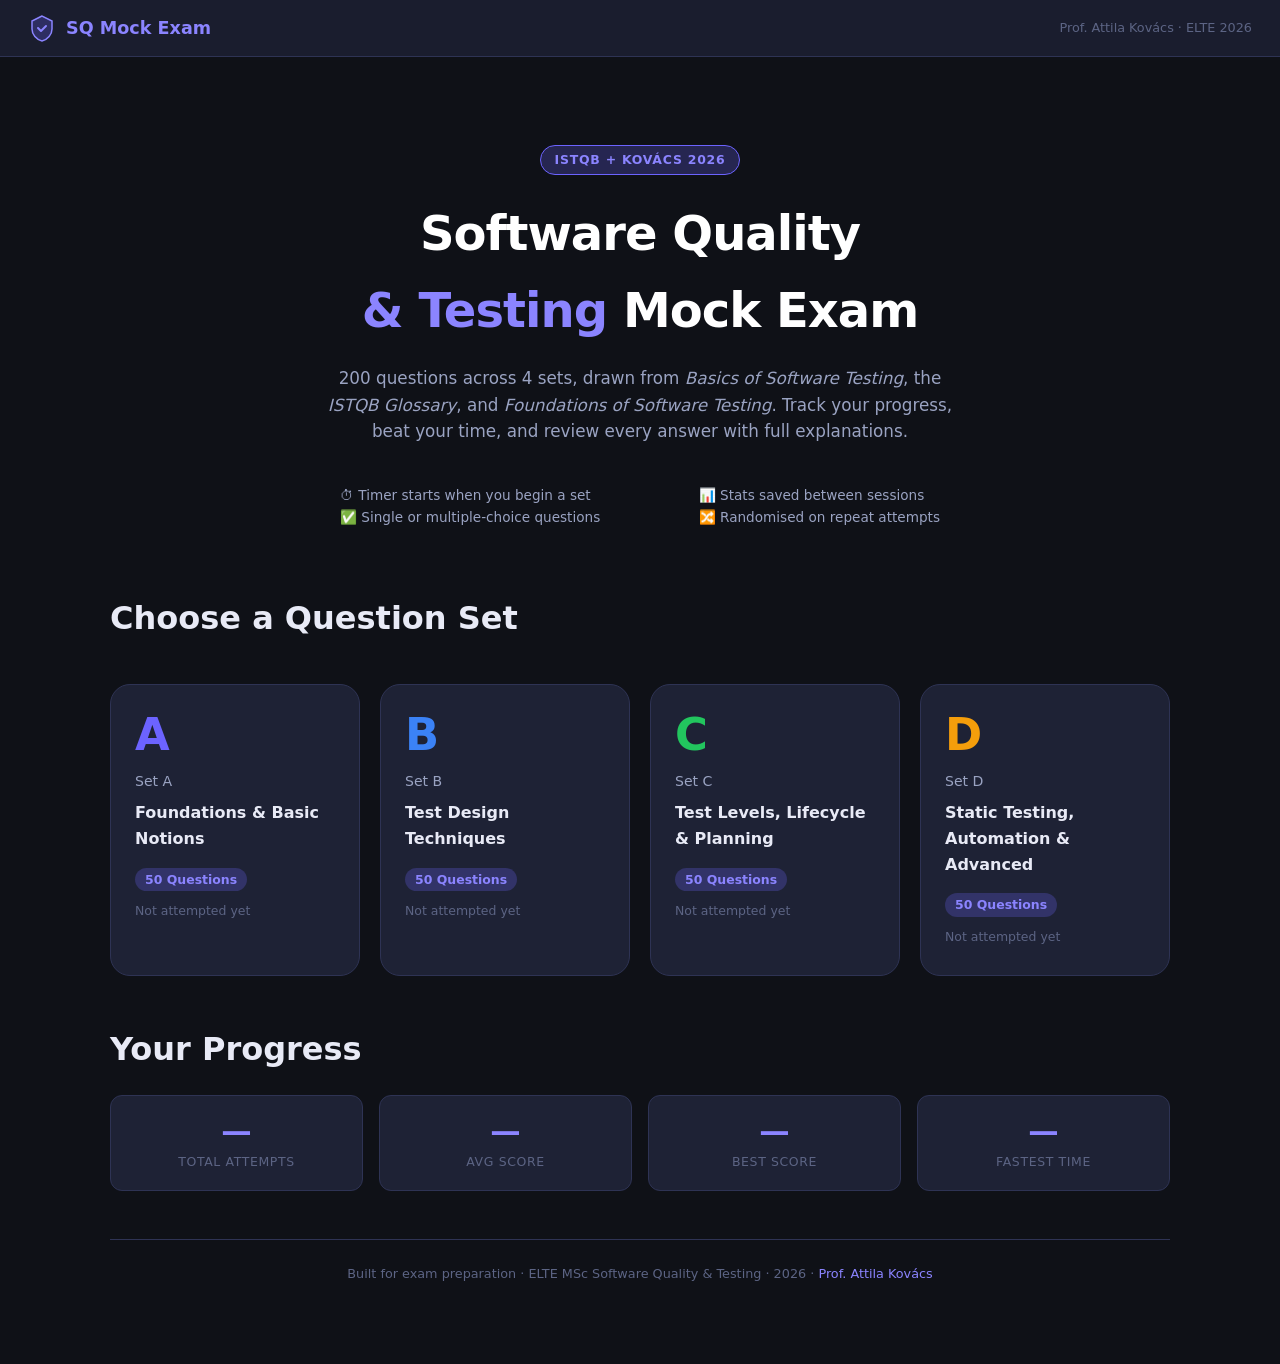
==== index.html @ c1efb190 "Initial commit: SQ Mock Exam — 200 questions, 4 sets, timer, stats, charts" ====
<!DOCTYPE html>
<html lang="en">
<head>
  <meta charset="UTF-8"/>
  <meta name="viewport" content="width=device-width,initial-scale=1.0"/>
  <title>SQ Mock Exam — Software Quality &amp; Testing</title>
  <link rel="stylesheet" href="css/styles.css"/>
</head>
<body>

<!-- ── Top Bar ─────────────────────────────────────────────────── -->
<nav class="topbar">
  <div class="topbar-logo">
    <!-- SVG shield icon -->
    <svg width="28" height="28" viewBox="0 0 28 28" fill="none" xmlns="http://www.w3.org/2000/svg">
      <path d="M14 2L4 7v8c0 5.5 4.3 10.7 10 12 5.7-1.3 10-6.5 10-12V7L14 2z" fill="#6c63ff" opacity=".25"/>
      <path d="M14 2L4 7v8c0 5.5 4.3 10.7 10 12 5.7-1.3 10-6.5 10-12V7L14 2z" stroke="#8b84ff" stroke-width="1.5" fill="none"/>
      <path d="M10 14l3 3 5-5" stroke="#8b84ff" stroke-width="2" stroke-linecap="round" stroke-linejoin="round"/>
    </svg>
    SQ Mock Exam
  </div>
  <div class="topbar-right">
    <span style="font-size:.8rem;color:var(--text-muted)">Prof. Attila Kovács · ELTE 2026</span>
  </div>
</nav>

<!-- ── Hero ────────────────────────────────────────────────────── -->
<div class="page">
  <section class="hero">
    <div class="hero-badge">ISTQB + Kovács 2026</div>
    <h1 class="hero-title">
      Software Quality<br/>
      <span>&amp; Testing</span> Mock Exam
    </h1>
    <p class="hero-sub">
      200 questions across 4 sets, drawn from <em>Basics of Software Testing</em>,
      the <em>ISTQB Glossary</em>, and <em>Foundations of Software Testing</em>.
      Track your progress, beat your time, and review every answer with full explanations.
    </p>
    <div class="flex items-center justify-between wrap gap-12 mt-24 mb-16" style="max-width:600px;margin-left:auto;margin-right:auto;">
      <div style="text-align:left">
        <div style="font-size:.85rem;color:var(--text-secondary)">⏱ Timer starts when you begin a set</div>
        <div style="font-size:.85rem;color:var(--text-secondary)">✅ Single or multiple-choice questions</div>
      </div>
      <div style="text-align:left">
        <div style="font-size:.85rem;color:var(--text-secondary)">📊 Stats saved between sessions</div>
        <div style="font-size:.85rem;color:var(--text-secondary)">🔀 Randomised on repeat attempts</div>
      </div>
    </div>
  </section>

  <!-- ── Set Selector ─────────────────────────────────────────── -->
  <h2 class="mb-16">Choose a Question Set</h2>
  <div class="set-grid" id="set-grid">
    <!-- Populated by JS -->
  </div>

  <!-- ── Overall Stats ─────────────────────────────────────────── -->
  <section class="stats-section">
    <h2>Your Progress</h2>
    <div class="stats-grid" id="stats-grid">
      <!-- Populated by JS -->
    </div>
    <div class="chart-wrapper" id="chart-section" style="display:none">
      <div class="chart-title">Score History (Last 10 attempts per set)</div>
      <svg id="progress-chart" viewBox="0 0 800 200" preserveAspectRatio="none">
        <!-- Rendered by JS -->
      </svg>
      <div id="chart-legend" style="display:flex;gap:20px;flex-wrap:wrap;margin-top:12px;font-size:.8rem;color:var(--text-secondary)"></div>
    </div>
  </section>

  <!-- ── Footer ───────────────────────────────────────────────── -->
  <footer style="text-align:center;color:var(--text-muted);font-size:.8rem;margin-top:48px;padding-top:24px;border-top:1px solid var(--border)">
    Built for exam preparation · ELTE MSc Software Quality &amp; Testing · 2026 ·
    <a href="https://attila967.web.elte.hu/index.html" target="_blank" rel="noopener">Prof. Attila Kovács</a>
  </footer>
</div>

<script src="js/questions.js"></script>
<script src="js/app.js"></script>
<script>
  // Initialise the landing page
  IndexPage.init();
</script>
</body>
</html>
---- css/styles.css ----
/* ================================================================
   SQ Mock Exam — styles.css
   Modern dark-accent design, fully self-contained (no CDN fonts needed)
================================================================ */

:root {
  --bg-primary:    #0f1117;
  --bg-secondary:  #1a1d2e;
  --bg-card:       #1e2235;
  --bg-card-hover: #252840;
  --accent:        #6c63ff;
  --accent-light:  #8b84ff;
  --accent-glow:   rgba(108,99,255,.25);
  --success:       #22c55e;
  --danger:        #ef4444;
  --warning:       #f59e0b;
  --info:          #3b82f6;
  --text-primary:  #e8eaf6;
  --text-secondary:#9aa3c2;
  --text-muted:    #5c6484;
  --border:        #2e3354;
  --radius-sm:     6px;
  --radius-md:     12px;
  --radius-lg:     20px;
  --shadow-card:   0 4px 24px rgba(0,0,0,.4);
  --shadow-glow:   0 0 30px rgba(108,99,255,.18);
  --font:          'Segoe UI', system-ui, -apple-system, sans-serif;
  --transition:    .25s ease;
}

/* ── Reset & Base ─────────────────────────────────────────────── */
*, *::before, *::after { box-sizing: border-box; margin: 0; padding: 0; }

html { font-size: 16px; scroll-behavior: smooth; }

body {
  font-family: var(--font);
  background: var(--bg-primary);
  color: var(--text-primary);
  min-height: 100vh;
  line-height: 1.6;
}

a { color: var(--accent-light); text-decoration: none; }
a:hover { text-decoration: underline; }

/* ── Scrollbar ────────────────────────────────────────────────── */
::-webkit-scrollbar { width: 6px; }
::-webkit-scrollbar-track { background: var(--bg-primary); }
::-webkit-scrollbar-thumb { background: var(--accent); border-radius: 3px; }

/* ── Typography ───────────────────────────────────────────────── */
h1 { font-size: clamp(1.8rem, 4vw, 3rem); font-weight: 800; letter-spacing: -.02em; }
h2 { font-size: clamp(1.3rem, 3vw, 2rem); font-weight: 700; }
h3 { font-size: 1.15rem; font-weight: 600; }

/* ── Layout Containers ────────────────────────────────────────── */
.page { max-width: 1100px; margin: 0 auto; padding: 24px 20px 80px; }

/* ── Topbar / Nav ─────────────────────────────────────────────── */
.topbar {
  display: flex;
  align-items: center;
  justify-content: space-between;
  padding: 14px 28px;
  background: var(--bg-secondary);
  border-bottom: 1px solid var(--border);
  position: sticky;
  top: 0;
  z-index: 100;
  gap: 16px;
}
.topbar-logo {
  display: flex;
  align-items: center;
  gap: 10px;
  font-weight: 800;
  font-size: 1.1rem;
  color: var(--accent-light);
}
.topbar-logo svg { flex-shrink: 0; }
.topbar-right { display: flex; align-items: center; gap: 12px; }

/* ── Timer ────────────────────────────────────────────────────── */
#timer-display {
  font-variant-numeric: tabular-nums;
  font-size: 1.4rem;
  font-weight: 700;
  color: var(--accent-light);
  background: var(--bg-card);
  border: 1px solid var(--border);
  border-radius: var(--radius-md);
  padding: 6px 18px;
  min-width: 110px;
  text-align: center;
  letter-spacing: .05em;
  transition: color var(--transition);
}
#timer-display.warning { color: var(--warning); }
#timer-display.danger  { color: var(--danger);  animation: pulse .8s ease infinite; }

@keyframes pulse { 0%,100%{opacity:1} 50%{opacity:.5} }

/* ── Buttons ──────────────────────────────────────────────────── */
.btn {
  display: inline-flex;
  align-items: center;
  gap: 8px;
  padding: 10px 22px;
  border-radius: var(--radius-md);
  border: none;
  font-size: .9rem;
  font-weight: 600;
  cursor: pointer;
  transition: transform var(--transition), box-shadow var(--transition), background var(--transition);
  white-space: nowrap;
}
.btn:hover { transform: translateY(-2px); }
.btn:active { transform: translateY(0); }

.btn-primary {
  background: var(--accent);
  color: #fff;
  box-shadow: 0 4px 15px rgba(108,99,255,.4);
}
.btn-primary:hover { background: var(--accent-light); box-shadow: 0 6px 20px rgba(108,99,255,.55); }

.btn-outline {
  background: transparent;
  color: var(--accent-light);
  border: 1px solid var(--accent);
}
.btn-outline:hover { background: var(--accent-glow); }

.btn-success { background: var(--success); color: #fff; }
.btn-danger  { background: var(--danger);  color: #fff; }
.btn-sm { padding: 6px 14px; font-size: .8rem; }

.btn-icon {
  background: transparent;
  border: none;
  cursor: pointer;
  color: var(--text-secondary);
  padding: 6px;
  border-radius: var(--radius-sm);
  transition: color var(--transition), background var(--transition);
}
.btn-icon:hover { color: var(--accent-light); background: var(--bg-card); }

/* ── Hero / Landing ───────────────────────────────────────────── */
.hero {
  text-align: center;
  padding: 64px 20px 48px;
}
.hero-badge {
  display: inline-block;
  background: var(--accent-glow);
  color: var(--accent-light);
  border: 1px solid var(--accent);
  border-radius: 999px;
  font-size: .78rem;
  font-weight: 700;
  letter-spacing: .06em;
  text-transform: uppercase;
  padding: 4px 14px;
  margin-bottom: 20px;
}
.hero-title { color: #fff; margin-bottom: 16px; }
.hero-title span { color: var(--accent-light); }
.hero-sub {
  color: var(--text-secondary);
  font-size: 1.05rem;
  max-width: 640px;
  margin: 0 auto 40px;
}

/* ── Set Selector Cards ───────────────────────────────────────── */
.set-grid {
  display: grid;
  grid-template-columns: repeat(auto-fit, minmax(220px, 1fr));
  gap: 20px;
  margin: 40px 0;
}
.set-card {
  background: var(--bg-card);
  border: 1px solid var(--border);
  border-radius: var(--radius-lg);
  padding: 28px 24px;
  cursor: pointer;
  transition: transform var(--transition), border-color var(--transition), box-shadow var(--transition);
  position: relative;
  overflow: hidden;
}
.set-card::before {
  content: '';
  position: absolute;
  inset: 0;
  background: linear-gradient(135deg, var(--accent-glow), transparent);
  opacity: 0;
  transition: opacity var(--transition);
}
.set-card:hover { transform: translateY(-4px); border-color: var(--accent); box-shadow: var(--shadow-glow); }
.set-card:hover::before { opacity: 1; }
.set-card-letter {
  font-size: 2.8rem;
  font-weight: 900;
  color: var(--accent-light);
  line-height: 1;
  margin-bottom: 12px;
}
.set-card-label { font-size: .88rem; color: var(--text-secondary); margin-bottom: 8px; }
.set-card-title { font-size: 1rem; font-weight: 600; color: var(--text-primary); margin-bottom: 14px; }
.set-card-count {
  font-size: .78rem;
  font-weight: 700;
  background: var(--accent-glow);
  color: var(--accent-light);
  border-radius: 999px;
  padding: 2px 10px;
  display: inline-block;
}
.set-card-best {
  font-size: .78rem;
  color: var(--text-muted);
  margin-top: 10px;
}
.set-card-best span { color: var(--success); font-weight: 700; }

/* ── Stats Section ────────────────────────────────────────────── */
.stats-section { margin: 48px 0 32px; }
.stats-section h2 { margin-bottom: 20px; }
.stats-grid {
  display: grid;
  grid-template-columns: repeat(auto-fit, minmax(160px, 1fr));
  gap: 16px;
  margin-bottom: 32px;
}
.stat-chip {
  background: var(--bg-card);
  border: 1px solid var(--border);
  border-radius: var(--radius-md);
  padding: 18px;
  text-align: center;
}
.stat-chip-value {
  font-size: 1.9rem;
  font-weight: 800;
  color: var(--accent-light);
  line-height: 1.1;
}
.stat-chip-label { font-size: .78rem; color: var(--text-muted); margin-top: 4px; text-transform: uppercase; letter-spacing: .05em; }

/* ── Chart Container ──────────────────────────────────────────── */
.chart-wrapper {
  background: var(--bg-card);
  border: 1px solid var(--border);
  border-radius: var(--radius-lg);
  padding: 24px;
  overflow-x: auto;
}
.chart-title { font-size: .9rem; color: var(--text-secondary); margin-bottom: 16px; text-transform: uppercase; letter-spacing: .06em; }
#progress-chart { width: 100%; min-height: 200px; }

/* ── Exam Page ────────────────────────────────────────────────── */
.exam-header {
  display: flex;
  align-items: center;
  justify-content: space-between;
  gap: 12px;
  margin-bottom: 24px;
  flex-wrap: wrap;
}
.exam-meta { font-size: .85rem; color: var(--text-secondary); }
.exam-meta strong { color: var(--accent-light); }

/* Progress bar */
.progress-bar-outer {
  width: 100%;
  height: 6px;
  background: var(--border);
  border-radius: 999px;
  margin-bottom: 28px;
  overflow: hidden;
}
.progress-bar-inner {
  height: 100%;
  background: linear-gradient(90deg, var(--accent), var(--accent-light));
  border-radius: 999px;
  transition: width .4s ease;
}

/* ── Question Card ────────────────────────────────────────────── */
.question-card {
  background: var(--bg-card);
  border: 1px solid var(--border);
  border-radius: var(--radius-lg);
  padding: 32px;
  box-shadow: var(--shadow-card);
  animation: fadeSlide .35s ease;
}

@keyframes fadeSlide {
  from { opacity: 0; transform: translateY(12px); }
  to   { opacity: 1; transform: translateY(0); }
}

.question-header {
  display: flex;
  align-items: flex-start;
  gap: 14px;
  margin-bottom: 24px;
}
.question-number {
  font-size: .75rem;
  font-weight: 700;
  color: var(--accent-light);
  background: var(--accent-glow);
  border: 1px solid var(--accent);
  border-radius: var(--radius-sm);
  padding: 3px 10px;
  white-space: nowrap;
  flex-shrink: 0;
}
.question-type-badge {
  font-size: .7rem;
  font-weight: 700;
  text-transform: uppercase;
  letter-spacing: .05em;
  padding: 3px 8px;
  border-radius: var(--radius-sm);
  flex-shrink: 0;
}
.badge-single { background: rgba(59,130,246,.2); color: var(--info); border: 1px solid var(--info); }
.badge-multi  { background: rgba(245,158,11,.2); color: var(--warning); border: 1px solid var(--warning); }

.question-text {
  font-size: 1.08rem;
  font-weight: 600;
  color: #fff;
  line-height: 1.65;
}

/* ── Options ──────────────────────────────────────────────────── */
.options-list { list-style: none; display: flex; flex-direction: column; gap: 12px; }

.option-item {
  display: flex;
  align-items: flex-start;
  gap: 14px;
  background: var(--bg-secondary);
  border: 1.5px solid var(--border);
  border-radius: var(--radius-md);
  padding: 14px 18px;
  cursor: pointer;
  transition: border-color var(--transition), background var(--transition), transform var(--transition);
  user-select: none;
}
.option-item:hover:not(.disabled) {
  border-color: var(--accent);
  background: var(--bg-card-hover);
  transform: translateX(4px);
}
.option-item.selected:not(.correct):not(.incorrect) {
  border-color: var(--accent);
  background: rgba(108,99,255,.12);
}
.option-item.correct  { border-color: var(--success); background: rgba(34,197,94,.1); }
.option-item.incorrect{ border-color: var(--danger);  background: rgba(239,68,68,.1);  }
.option-item.missed   { border-color: var(--success); background: rgba(34,197,94,.06); border-style: dashed; }
.option-item.disabled { cursor: default; }

.option-indicator {
  width: 22px;
  height: 22px;
  border-radius: 50%;
  border: 2px solid var(--text-muted);
  flex-shrink: 0;
  margin-top: 1px;
  display: flex;
  align-items: center;
  justify-content: center;
  transition: border-color var(--transition), background var(--transition);
  font-size: .7rem;
  font-weight: 800;
}
.option-item.selected:not(.correct):not(.incorrect) .option-indicator {
  border-color: var(--accent);
  background: var(--accent);
  color: #fff;
}
.option-item[data-type="multi"] .option-indicator { border-radius: 4px; }

.option-item.correct  .option-indicator { border-color: var(--success); background: var(--success); color: #fff; }
.option-item.incorrect .option-indicator { border-color: var(--danger);  background: var(--danger);  color: #fff; }
.option-item.missed    .option-indicator { border-color: var(--success); color: var(--success); }

.option-text { font-size: .95rem; color: var(--text-primary); line-height: 1.55; }

/* ── Explanation Box ──────────────────────────────────────────── */
.explanation-box {
  margin-top: 20px;
  background: rgba(108,99,255,.08);
  border: 1px solid var(--accent);
  border-radius: var(--radius-md);
  padding: 16px 20px;
  font-size: .9rem;
  color: var(--text-secondary);
  display: none;
  animation: fadeSlide .3s ease;
}
.explanation-box.visible { display: block; }
.explanation-box strong { color: var(--accent-light); }

/* ── Exam Navigation ──────────────────────────────────────────── */
.exam-nav {
  display: flex;
  align-items: center;
  justify-content: space-between;
  margin-top: 28px;
  gap: 12px;
  flex-wrap: wrap;
}
.exam-nav-center { display: flex; gap: 10px; align-items: center; flex-wrap: wrap; }

/* Question grid navigator */
.q-grid {
  display: flex;
  flex-wrap: wrap;
  gap: 6px;
  margin-bottom: 24px;
}
.q-dot {
  width: 28px;
  height: 28px;
  border-radius: var(--radius-sm);
  background: var(--bg-card);
  border: 1px solid var(--border);
  cursor: pointer;
  font-size: .7rem;
  font-weight: 700;
  color: var(--text-muted);
  display: flex;
  align-items: center;
  justify-content: center;
  transition: background var(--transition), border-color var(--transition), color var(--transition);
}
.q-dot:hover { border-color: var(--accent); color: var(--accent-light); }
.q-dot.answered { background: var(--accent-glow); border-color: var(--accent); color: var(--accent-light); }
.q-dot.current  { background: var(--accent); border-color: var(--accent); color: #fff; }
.q-dot.correct  { background: rgba(34,197,94,.2); border-color: var(--success); color: var(--success); }
.q-dot.incorrect{ background: rgba(239,68,68,.2);  border-color: var(--danger);  color: var(--danger);  }

/* ── Results Page ─────────────────────────────────────────────── */
.results-hero {
  text-align: center;
  padding: 48px 20px 32px;
}
.score-ring-wrapper { display: flex; justify-content: center; margin: 28px 0; }
.score-ring { position: relative; width: 160px; height: 160px; }
.score-ring svg { transform: rotate(-90deg); }
.score-ring-text {
  position: absolute;
  inset: 0;
  display: flex;
  flex-direction: column;
  align-items: center;
  justify-content: center;
  font-size: 2.2rem;
  font-weight: 900;
  color: #fff;
}
.score-ring-text small { font-size: .75rem; font-weight: 400; color: var(--text-secondary); }

.result-stats-grid {
  display: grid;
  grid-template-columns: repeat(auto-fit, minmax(130px, 1fr));
  gap: 14px;
  margin: 28px 0;
}
.result-stat {
  background: var(--bg-card);
  border: 1px solid var(--border);
  border-radius: var(--radius-md);
  padding: 16px;
  text-align: center;
}
.result-stat-value { font-size: 1.7rem; font-weight: 800; }
.result-stat-label { font-size: .75rem; color: var(--text-muted); text-transform: uppercase; letter-spacing: .05em; margin-top: 4px; }
.result-stat.good  .result-stat-value { color: var(--success); }
.result-stat.bad   .result-stat-value { color: var(--danger);  }
.result-stat.info  .result-stat-value { color: var(--info);    }
.result-stat.warn  .result-stat-value { color: var(--warning); }

/* Review answers */
.review-section { margin-top: 40px; }
.review-section h2 { margin-bottom: 20px; }
.review-toggle-btn { margin-bottom: 20px; }

.review-item {
  background: var(--bg-card);
  border: 1px solid var(--border);
  border-radius: var(--radius-md);
  padding: 18px 20px;
  margin-bottom: 12px;
  border-left: 4px solid transparent;
}
.review-item.correct-q  { border-left-color: var(--success); }
.review-item.incorrect-q{ border-left-color: var(--danger);  }

.review-item-header {
  display: flex;
  align-items: center;
  gap: 10px;
  margin-bottom: 8px;
  flex-wrap: wrap;
}
.review-status-icon { font-size: 1rem; flex-shrink: 0; }
.review-question-text { font-size: .92rem; font-weight: 600; color: #fff; }
.review-your-answer { font-size: .82rem; color: var(--text-secondary); margin-top: 4px; }
.review-your-answer span { color: var(--danger); font-weight: 600; }
.review-correct-answer { font-size: .82rem; color: var(--text-secondary); margin-top: 2px; }
.review-correct-answer span { color: var(--success); font-weight: 600; }
.review-explanation { font-size: .82rem; color: var(--text-muted); margin-top: 8px; font-style: italic; }

/* ── Toasts / Feedback ────────────────────────────────────────── */
.feedback-toast {
  position: fixed;
  bottom: 28px;
  right: 28px;
  background: var(--bg-card);
  border: 1px solid var(--border);
  border-radius: var(--radius-md);
  padding: 14px 20px;
  font-size: .88rem;
  font-weight: 600;
  box-shadow: var(--shadow-card);
  z-index: 9999;
  transform: translateY(80px);
  opacity: 0;
  transition: transform .35s ease, opacity .35s ease;
  pointer-events: none;
  max-width: 300px;
}
.feedback-toast.show { transform: translateY(0); opacity: 1; }
.feedback-toast.correct-toast { border-color: var(--success); color: var(--success); }
.feedback-toast.incorrect-toast{ border-color: var(--danger);  color: var(--danger);  }

/* ── Confirm Modal ────────────────────────────────────────────── */
.modal-overlay {
  position: fixed;
  inset: 0;
  background: rgba(0,0,0,.7);
  display: flex;
  align-items: center;
  justify-content: center;
  z-index: 10000;
  opacity: 0;
  pointer-events: none;
  transition: opacity var(--transition);
}
.modal-overlay.open { opacity: 1; pointer-events: all; }
.modal-box {
  background: var(--bg-card);
  border: 1px solid var(--border);
  border-radius: var(--radius-lg);
  padding: 32px;
  max-width: 440px;
  width: 90%;
  text-align: center;
  transform: scale(.9);
  transition: transform var(--transition);
  box-shadow: var(--shadow-card);
}
.modal-overlay.open .modal-box { transform: scale(1); }
.modal-box h3 { font-size: 1.3rem; margin-bottom: 12px; }
.modal-box p  { color: var(--text-secondary); font-size: .9rem; margin-bottom: 24px; }
.modal-actions { display: flex; gap: 12px; justify-content: center; }

/* ── Unanswered Warning ───────────────────────────────────────── */
.unanswered-warning {
  background: rgba(245,158,11,.1);
  border: 1px solid var(--warning);
  color: var(--warning);
  border-radius: var(--radius-md);
  padding: 10px 16px;
  font-size: .85rem;
  font-weight: 600;
  margin-bottom: 16px;
  display: none;
}
.unanswered-warning.visible { display: block; }

/* ── Responsive ───────────────────────────────────────────────── */
@media (max-width: 600px) {
  .topbar { flex-wrap: wrap; padding: 10px 16px; }
  .question-card { padding: 20px 16px; }
  .exam-nav { flex-direction: column; }
  .set-grid { grid-template-columns: 1fr 1fr; }
}

/* ── Utilities ────────────────────────────────────────────────── */
.hidden   { display: none !important; }
.text-center { text-align: center; }
.mt-8  { margin-top: 8px;  }
.mt-16 { margin-top: 16px; }
.mt-24 { margin-top: 24px; }
.mb-8  { margin-bottom: 8px;  }
.mb-16 { margin-bottom: 16px; }
.mb-24 { margin-bottom: 24px; }
.gap-12 { gap: 12px; }
.flex   { display: flex; }
.flex-col { flex-direction: column; }
.items-center { align-items: center; }
.justify-between { justify-content: space-between; }
.wrap { flex-wrap: wrap; }
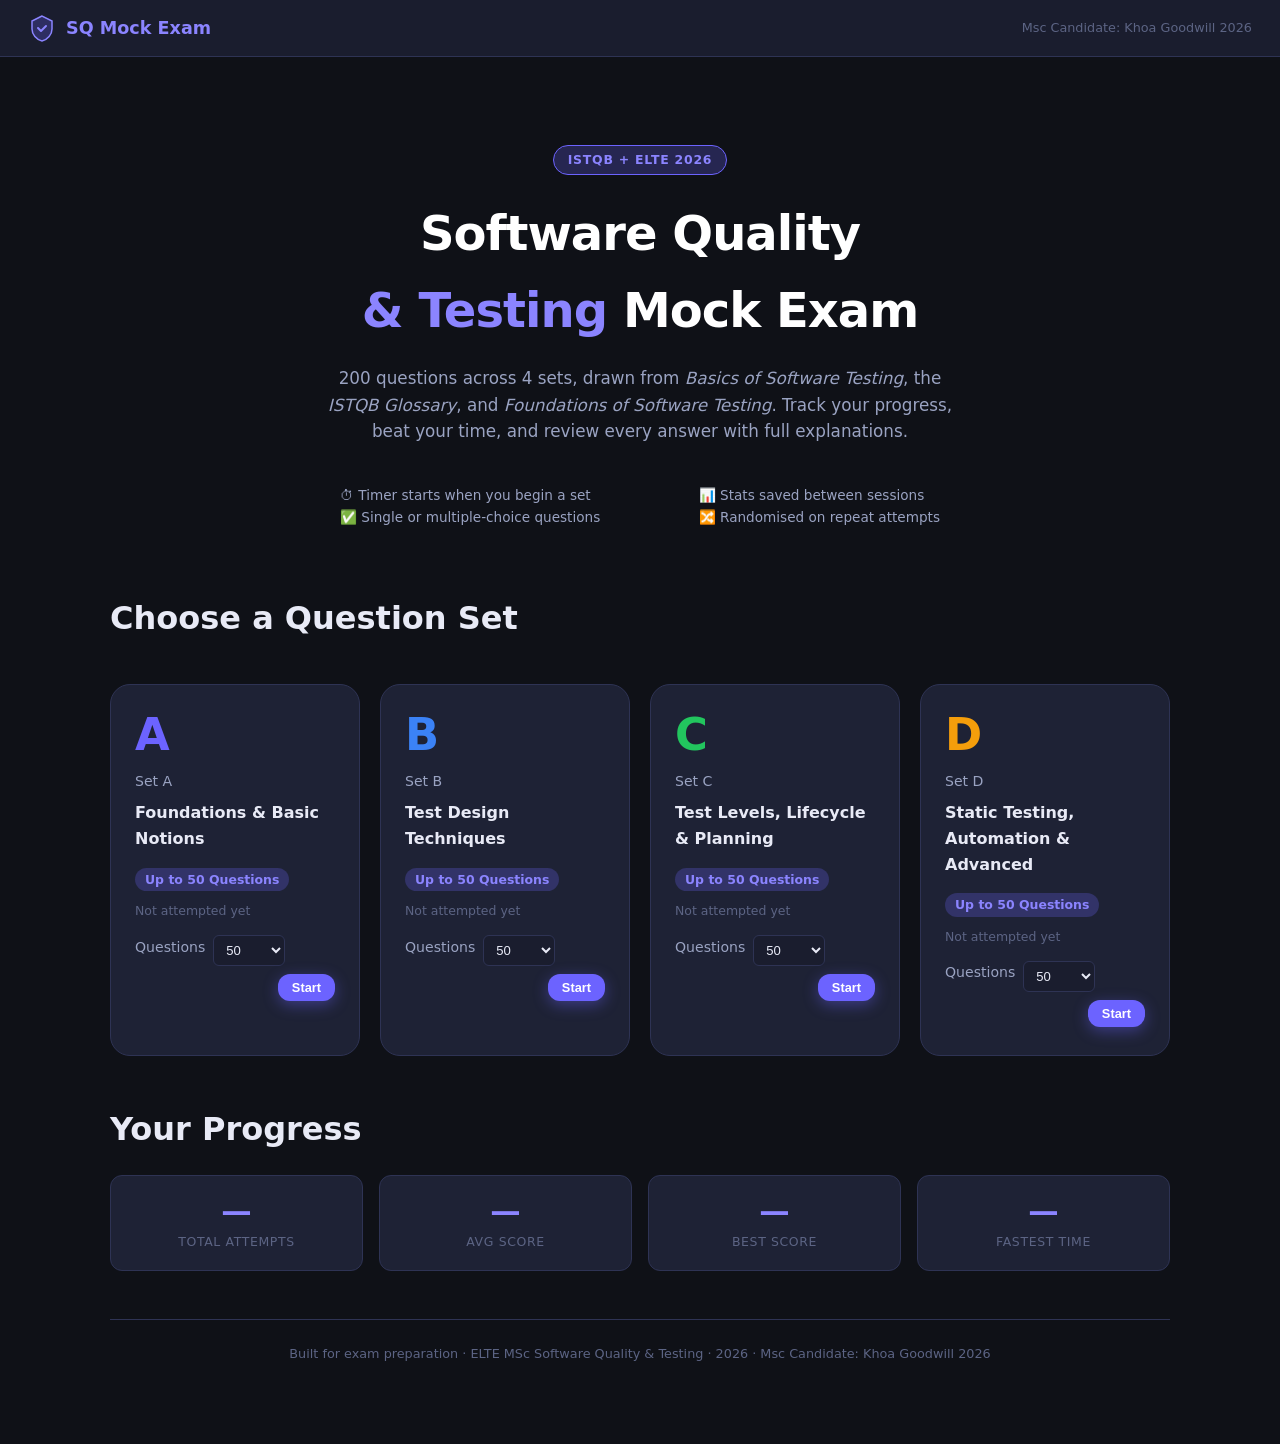
==== commit 2324ecbc: "Update branding to Msc Candidate: Khoa Goodwill 2026" ====
--- a/index.html
+++ b/index.html
@@ -20,14 +20,14 @@
     SQ Mock Exam
   </div>
   <div class="topbar-right">
-    <span style="font-size:.8rem;color:var(--text-muted)">Prof. Attila Kovács · ELTE 2026</span>
+    <span style="font-size:.8rem;color:var(--text-muted)">Msc Candidate: Khoa Goodwill 2026</span>
   </div>
 </nav>
 
 <!-- ── Hero ────────────────────────────────────────────────────── -->
 <div class="page">
   <section class="hero">
-    <div class="hero-badge">ISTQB + Kovács 2026</div>
+    <div class="hero-badge">ISTQB + ELTE 2026</div>
     <h1 class="hero-title">
       Software Quality<br/>
       <span>&amp; Testing</span> Mock Exam
@@ -72,8 +72,7 @@
 
   <!-- ── Footer ───────────────────────────────────────────────── -->
   <footer style="text-align:center;color:var(--text-muted);font-size:.8rem;margin-top:48px;padding-top:24px;border-top:1px solid var(--border)">
-    Built for exam preparation · ELTE MSc Software Quality &amp; Testing · 2026 ·
-    <a href="https://attila967.web.elte.hu/index.html" target="_blank" rel="noopener">Prof. Attila Kovács</a>
+    Built for exam preparation · ELTE MSc Software Quality &amp; Testing · 2026 · Msc Candidate: Khoa Goodwill 2026
   </footer>
 </div>
 
--- a/css/styles.css
+++ b/css/styles.css
@@ -226,6 +226,36 @@
 }
 .set-card-best span { color: var(--success); font-weight: 700; }
 
+.set-card-controls {
+  margin-top: 14px;
+  display: flex;
+  align-items: center;
+  gap: 8px;
+  flex-wrap: wrap;
+  position: relative;
+  z-index: 1;
+}
+
+.question-count-select {
+  background: var(--bg-secondary);
+  border: 1px solid var(--border);
+  color: var(--text-primary);
+  border-radius: var(--radius-sm);
+  padding: 6px 8px;
+  font-size: .82rem;
+  min-width: 72px;
+}
+
+.question-count-select:focus {
+  outline: none;
+  border-color: var(--accent);
+  box-shadow: 0 0 0 2px var(--accent-glow);
+}
+
+.set-card-start {
+  margin-left: auto;
+}
+
 /* ── Stats Section ────────────────────────────────────────────── */
 .stats-section { margin: 48px 0 32px; }
 .stats-section h2 { margin-bottom: 20px; }
@@ -506,6 +536,7 @@
 }
 .review-item.correct-q  { border-left-color: var(--success); }
 .review-item.incorrect-q{ border-left-color: var(--danger);  }
+.review-item.skipped-q  { border-left-color: var(--warning); }
 
 .review-item-header {
   display: flex;
